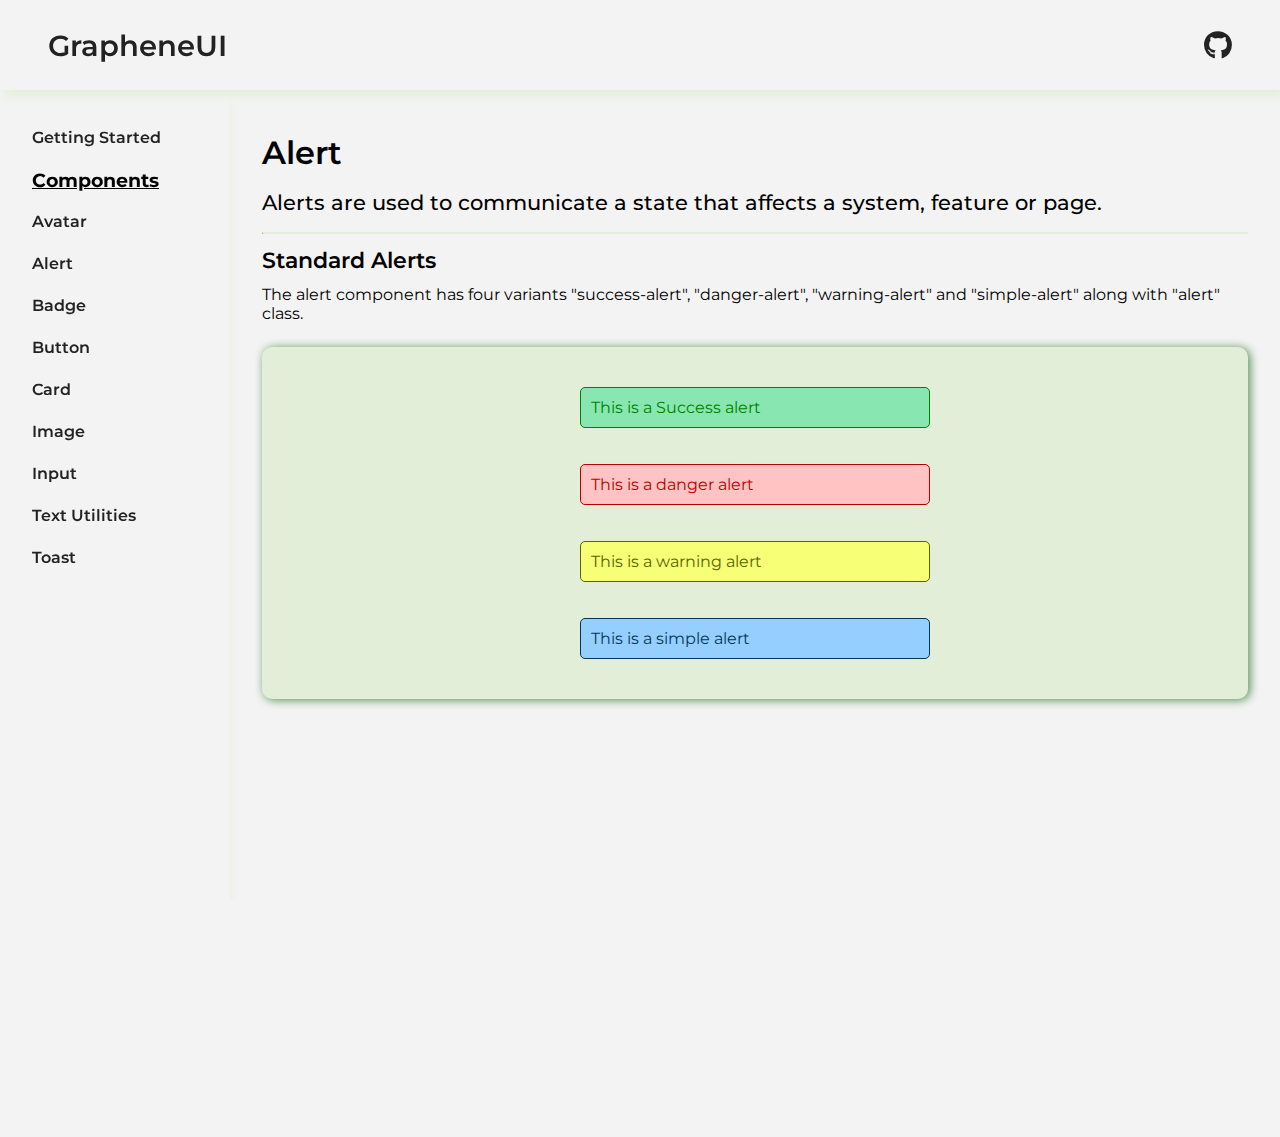
==== Documentation/docs/alert.html @ e58edba9 "Added Badge, Alert and Button" ====
<!DOCTYPE html>
<html lang="en">
  <head>
    <meta charset="UTF-8" />
    <meta http-equiv="X-UA-Compatible" content="IE=edge" />
    <meta name="viewport" content="width=device-width, initial-scale=1.0" />
    <title>Badge</title>
    <!-- <link
      rel="stylesheet"
      href="https://pro.fontawesome.com/releases/v5.10.0/css/all.css"
      crossorigin="anonymous"
    /> -->
    <link rel="stylesheet" href="../css/alert.css" />
  </head>
  <body>
    <main>
      <nav class="navbar">
        <div class="header-logo">
          <button id="btn-ham-burger"><i class="far fa-bars"></i></button>
          <a class="head-title" href="">GrapheneUI</a>
        </div>
        <div class="hdr-icons">
          <a class="btn-social-icons" href="https://github.com/fahd23">
            <i class="fab fa-github"></i>
          </a>
        </div>
      </nav>
      <section class="main-body">
        <div class="sidebar">
          <a class="sidebar-link" href="/">Getting&nbspStarted</a>
          <h4 class="sidebar-subtitle">Components</h4>
          <a class="sidebar-link" href="./avatar.html">Avatar</a>
          <a class="sidebar-link" href="./alert.html">Alert</a>
          <a class="sidebar-link" href="./badge.html">Badge</a>
          <a class="sidebar-link" href="./button.html">Button</a>
          <a class="sidebar-link" href="./card.html">Card</a>
          <a class="sidebar-link" href="./image.html">Image</a>
          <a class="sidebar-link" href="./input.html">Input</a>
          <a class="sidebar-link" href="./textutils.html">Text Utilities</a>
          <a class="sidebar-link" href="./toast.html">Toast</a>
        </div>
        <div class="docs">
          <h1 class="h1">Alert</h1>
          <p class="p-md">
            Alerts are used to communicate a state that affects a system,
            feature or page.
          </p>
          <hr />
          <h2 class="h2">Standard Alerts</h2>
          <p1 class="s"
            >The alert component has four variants "success-alert",
            "danger-alert", "warning-alert" and "simple-alert" along with
            "alert" class.
          </p1>
          <div class="gu-icon-container-clm">
            <!-- Success Alert -->
            <div class="alert success-alert">
              <p>This is a Success alert</p>
              <i class="far fa-times"></i>
            </div>
            <!-- Danger Alert -->
            <div class="alert danger-alert">
              <p>This is a danger alert</p>
              <i class="far fa-times"></i>
            </div>
            <!-- Warning Alert -->
            <div class="alert warning-alert">
              <p>This is a warning alert</p>
              <i class="far fa-times"></i>
            </div>
            <!-- Simple Alert -->
            <div class="alert simple-alert">
              <p>This is a simple alert</p>
              <i class="far fa-times"></i>
            </div>
          </div>
          <iframe
            src="https://www.thiscodeworks.com/embed/61fa0b5ab783be0015bbae10"
            style="width: 100%; height: 346px"
            frameborder="0"
          ></iframe>
        </div>
      </section>
    </main>
  </body>
</html>
---- Documentation/css/alert.css ----
@import url(../../style.css);
@import url(../../Components/alert/alert.css);
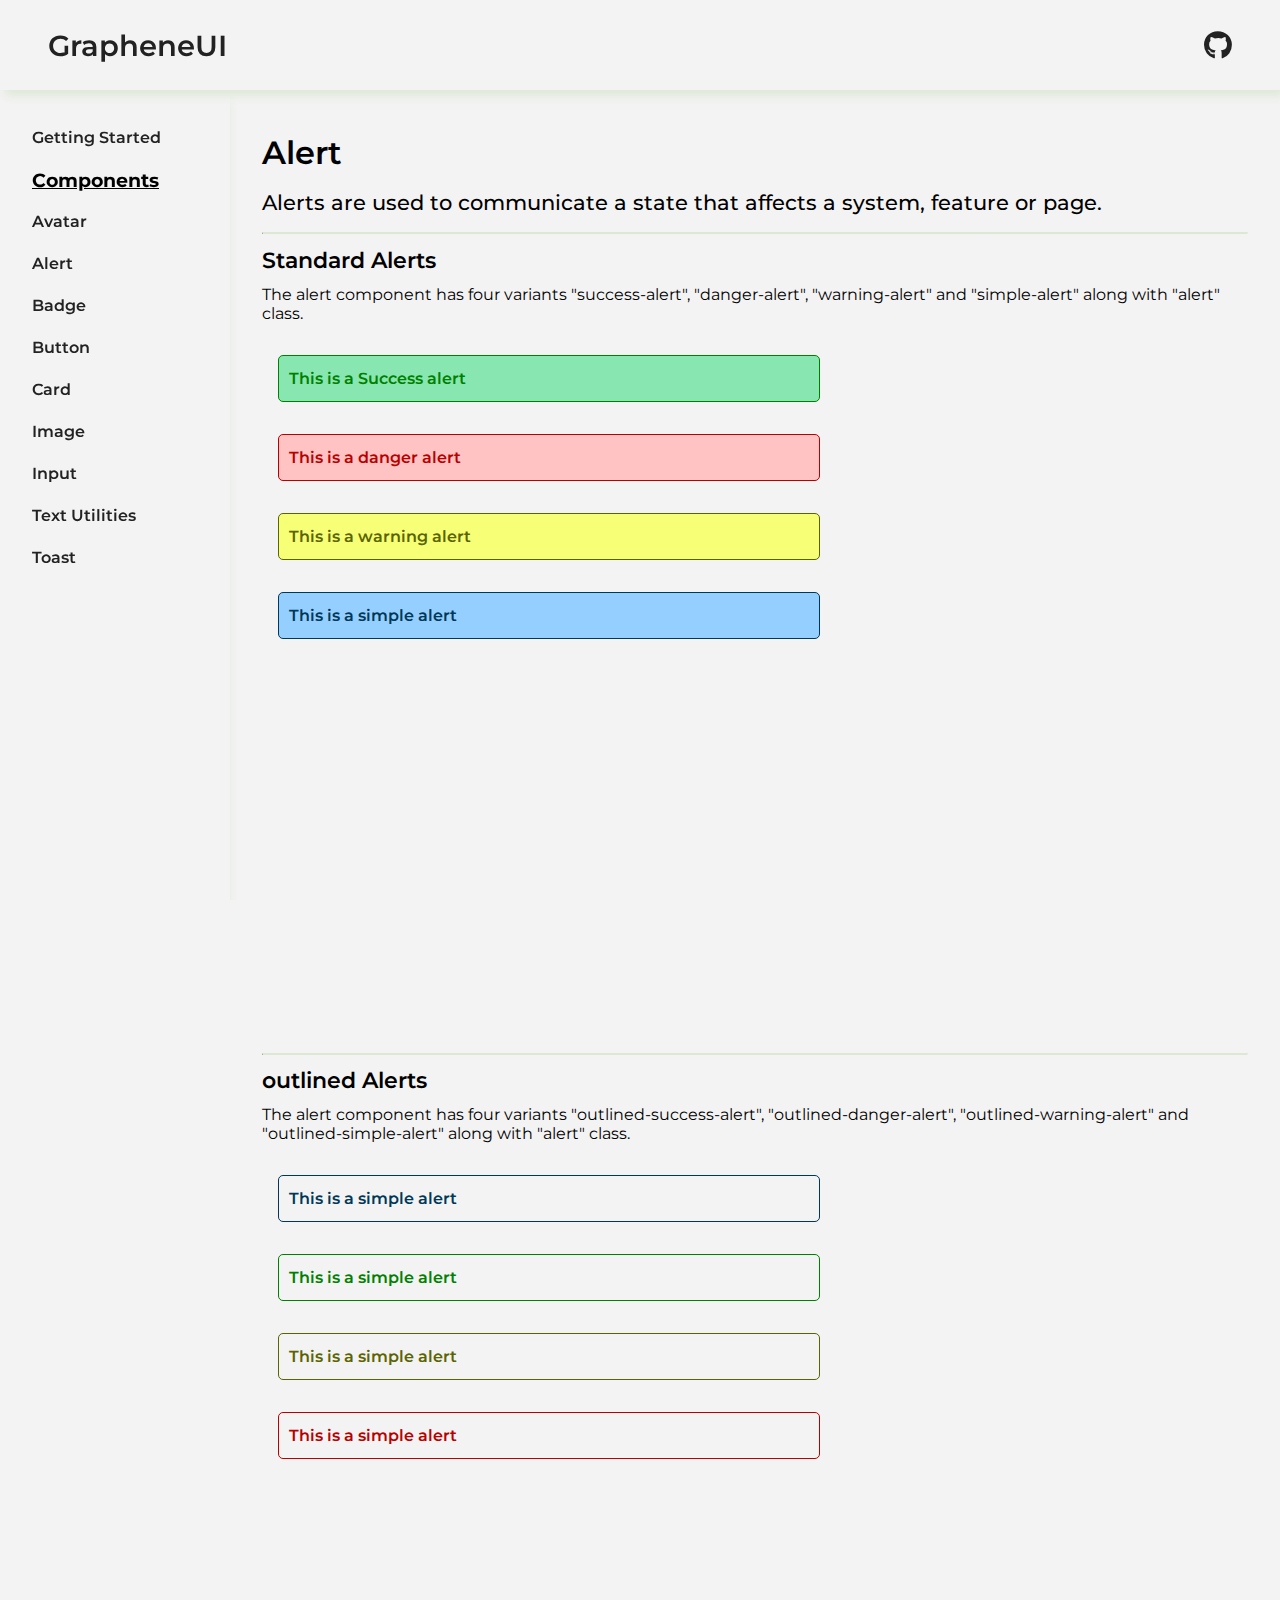
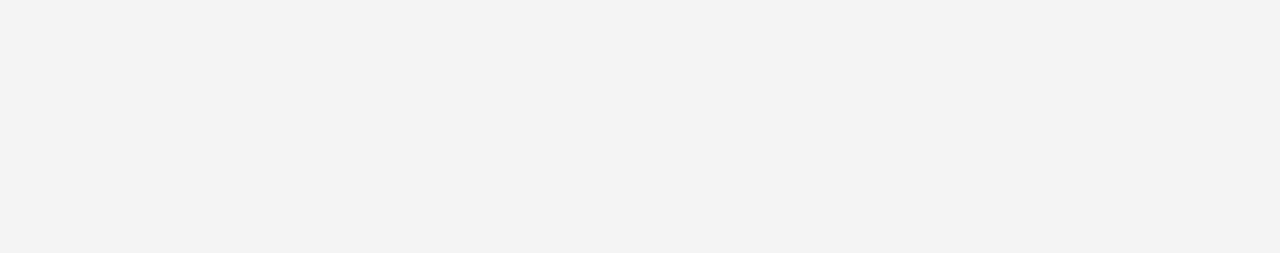
==== commit 446df724: "REFACTOR: refactored the code" ====
--- a/Documentation/docs/alert.html
+++ b/Documentation/docs/alert.html
@@ -4,12 +4,7 @@
     <meta charset="UTF-8" />
     <meta http-equiv="X-UA-Compatible" content="IE=edge" />
     <meta name="viewport" content="width=device-width, initial-scale=1.0" />
-    <title>Badge</title>
-    <!-- <link
-      rel="stylesheet"
-      href="https://pro.fontawesome.com/releases/v5.10.0/css/all.css"
-      crossorigin="anonymous"
-    /> -->
+    <title>Alert</title>
     <link rel="stylesheet" href="../css/alert.css" />
   </head>
   <body>
@@ -52,31 +47,59 @@
             "danger-alert", "warning-alert" and "simple-alert" along with
             "alert" class.
           </p1>
-          <div class="gu-icon-container-clm">
-            <!-- Success Alert -->
-            <div class="alert success-alert">
-              <p>This is a Success alert</p>
-              <i class="far fa-times"></i>
-            </div>
-            <!-- Danger Alert -->
-            <div class="alert danger-alert">
-              <p>This is a danger alert</p>
-              <i class="far fa-times"></i>
-            </div>
-            <!-- Warning Alert -->
-            <div class="alert warning-alert">
-              <p>This is a warning alert</p>
-              <i class="far fa-times"></i>
-            </div>
-            <!-- Simple Alert -->
-            <div class="alert simple-alert">
-              <p>This is a simple alert</p>
-              <i class="far fa-times"></i>
-            </div>
+          <!-- <div class="gu-icon-container-clm"> -->
+          <!-- Success Alert -->
+          <div class="alert success-alert">
+            <p>This is a Success alert</p>
+            <i class="far fa-times"></i>
           </div>
+          <!-- Danger Alert -->
+          <div class="alert danger-alert">
+            <p>This is a danger alert</p>
+            <i class="far fa-times"></i>
+          </div>
+          <!-- Warning Alert -->
+          <div class="alert warning-alert">
+            <p>This is a warning alert</p>
+            <i class="far fa-times"></i>
+          </div>
+          <!-- Simple Alert -->
+          <div class="alert simple-alert">
+            <p>This is a simple alert</p>
+            <i class="far fa-times"></i>
+          </div>
+          <!-- </div> -->
           <iframe
             src="https://www.thiscodeworks.com/embed/61fa0b5ab783be0015bbae10"
             style="width: 100%; height: 346px"
+            frameborder="0"
+          ></iframe>
+          <hr />
+          <h2 class="h2">outlined Alerts</h2>
+          <p1 class="s"
+            >The alert component has four variants "outlined-success-alert",
+            "outlined-danger-alert", "outlined-warning-alert" and
+            "outlined-simple-alert" along with "alert" class.
+          </p1>
+          <div class="alert outlined-simple-alert">
+            <p>This is a simple alert</p>
+            <i class="far fa-times"></i>
+          </div>
+          <div class="alert outlined-success-alert">
+            <p>This is a simple alert</p>
+            <i class="far fa-times"></i>
+          </div>
+          <div class="alert outlined-warning-alert">
+            <p>This is a simple alert</p>
+            <i class="far fa-times"></i>
+          </div>
+          <div class="alert outlined-danger-alert">
+            <p>This is a simple alert</p>
+            <i class="far fa-times"></i>
+          </div>
+          <iframe
+            src="https://www.thiscodeworks.com/embed/61fa605fb783be0015bbae83"
+            style="width: 100%; height: 294px"
             frameborder="0"
           ></iframe>
         </div>
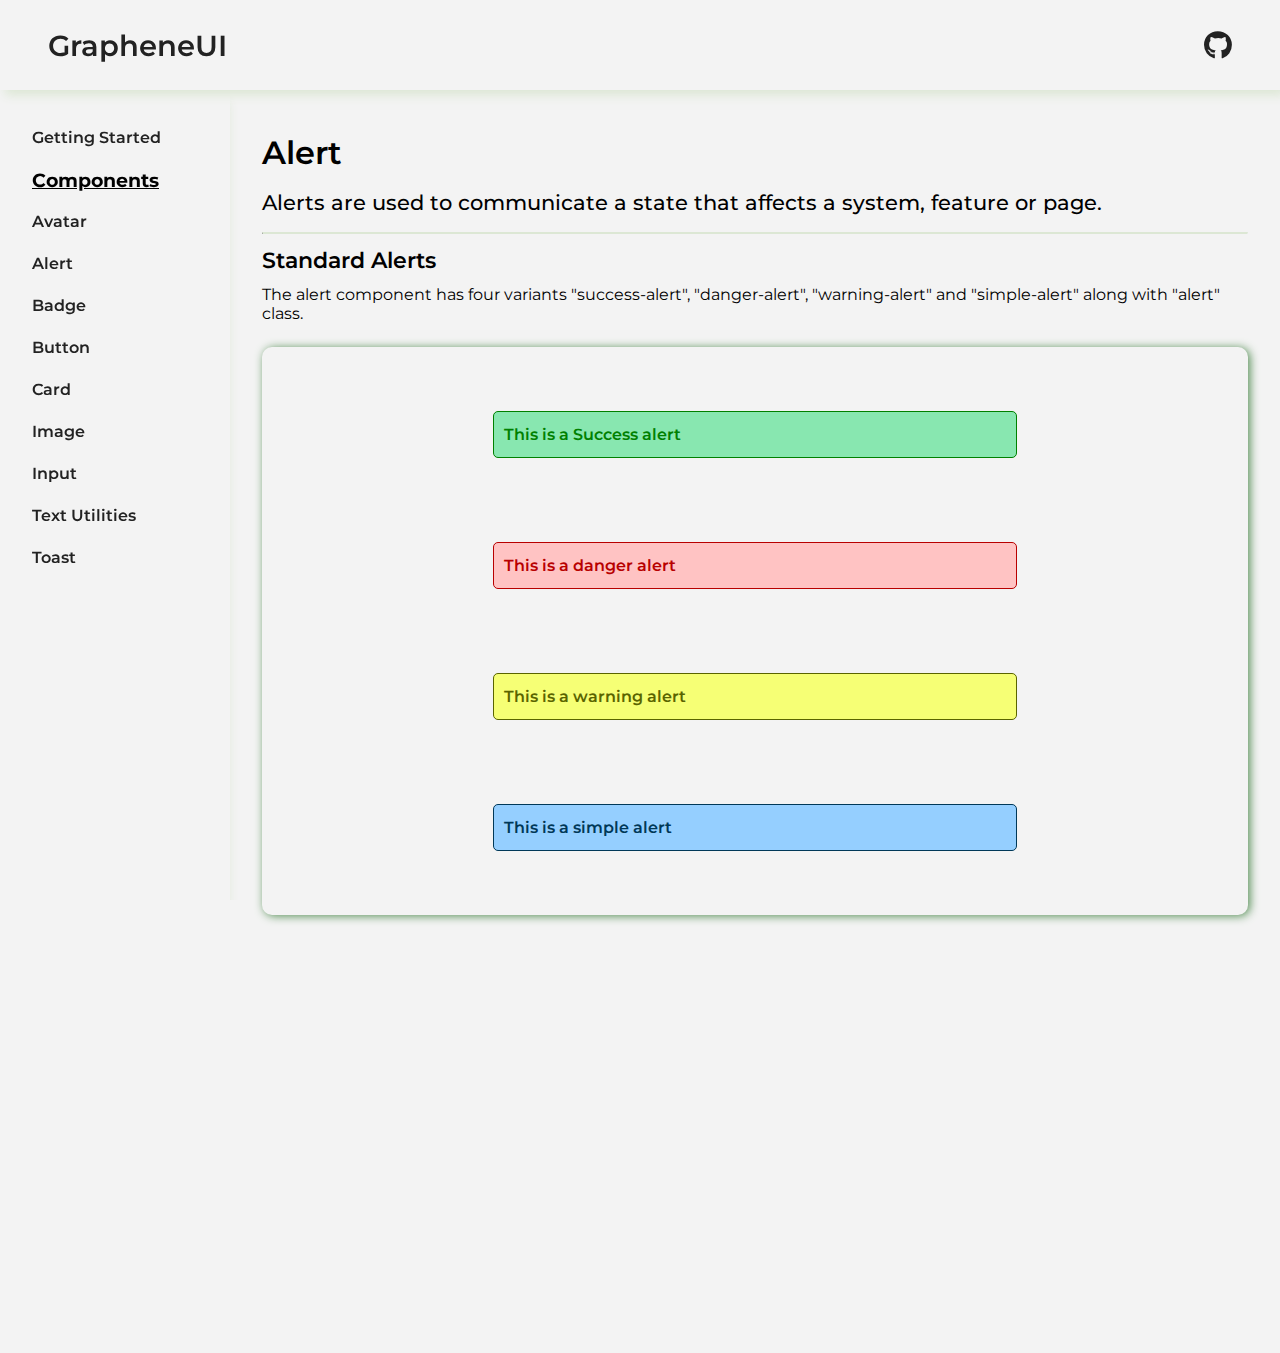
==== commit 3f53c637: "card component" ====
--- a/Documentation/docs/alert.html
+++ b/Documentation/docs/alert.html
@@ -4,7 +4,12 @@
     <meta charset="UTF-8" />
     <meta http-equiv="X-UA-Compatible" content="IE=edge" />
     <meta name="viewport" content="width=device-width, initial-scale=1.0" />
-    <title>Alert</title>
+    <title>Badge</title>
+    <link
+      rel="stylesheet"
+      href="https://pro.fontawesome.com/releases/v5.10.0/css/all.css"
+      crossorigin="anonymous"
+    />
     <link rel="stylesheet" href="../css/alert.css" />
   </head>
   <body>
@@ -47,59 +52,31 @@
             "danger-alert", "warning-alert" and "simple-alert" along with
             "alert" class.
           </p1>
-          <!-- <div class="gu-icon-container-clm"> -->
-          <!-- Success Alert -->
-          <div class="alert success-alert">
-            <p>This is a Success alert</p>
-            <i class="far fa-times"></i>
+          <div class="gu-icon-container-clm">
+            <!-- Success Alert -->
+            <div class="alert success-alert">
+              <p>This is a Success alert</p>
+              <i class="far fa-times"></i>
+            </div>
+            <!-- Danger Alert -->
+            <div class="alert danger-alert">
+              <p>This is a danger alert</p>
+              <i class="far fa-times"></i>
+            </div>
+            <!-- Warning Alert -->
+            <div class="alert warning-alert">
+              <p>This is a warning alert</p>
+              <i class="far fa-times"></i>
+            </div>
+            <!-- Simple Alert -->
+            <div class="alert simple-alert">
+              <p>This is a simple alert</p>
+              <i class="far fa-times"></i>
+            </div>
           </div>
-          <!-- Danger Alert -->
-          <div class="alert danger-alert">
-            <p>This is a danger alert</p>
-            <i class="far fa-times"></i>
-          </div>
-          <!-- Warning Alert -->
-          <div class="alert warning-alert">
-            <p>This is a warning alert</p>
-            <i class="far fa-times"></i>
-          </div>
-          <!-- Simple Alert -->
-          <div class="alert simple-alert">
-            <p>This is a simple alert</p>
-            <i class="far fa-times"></i>
-          </div>
-          <!-- </div> -->
           <iframe
             src="https://www.thiscodeworks.com/embed/61fa0b5ab783be0015bbae10"
             style="width: 100%; height: 346px"
-            frameborder="0"
-          ></iframe>
-          <hr />
-          <h2 class="h2">outlined Alerts</h2>
-          <p1 class="s"
-            >The alert component has four variants "outlined-success-alert",
-            "outlined-danger-alert", "outlined-warning-alert" and
-            "outlined-simple-alert" along with "alert" class.
-          </p1>
-          <div class="alert outlined-simple-alert">
-            <p>This is a simple alert</p>
-            <i class="far fa-times"></i>
-          </div>
-          <div class="alert outlined-success-alert">
-            <p>This is a simple alert</p>
-            <i class="far fa-times"></i>
-          </div>
-          <div class="alert outlined-warning-alert">
-            <p>This is a simple alert</p>
-            <i class="far fa-times"></i>
-          </div>
-          <div class="alert outlined-danger-alert">
-            <p>This is a simple alert</p>
-            <i class="far fa-times"></i>
-          </div>
-          <iframe
-            src="https://www.thiscodeworks.com/embed/61fa605fb783be0015bbae83"
-            style="width: 100%; height: 294px"
             frameborder="0"
           ></iframe>
         </div>
